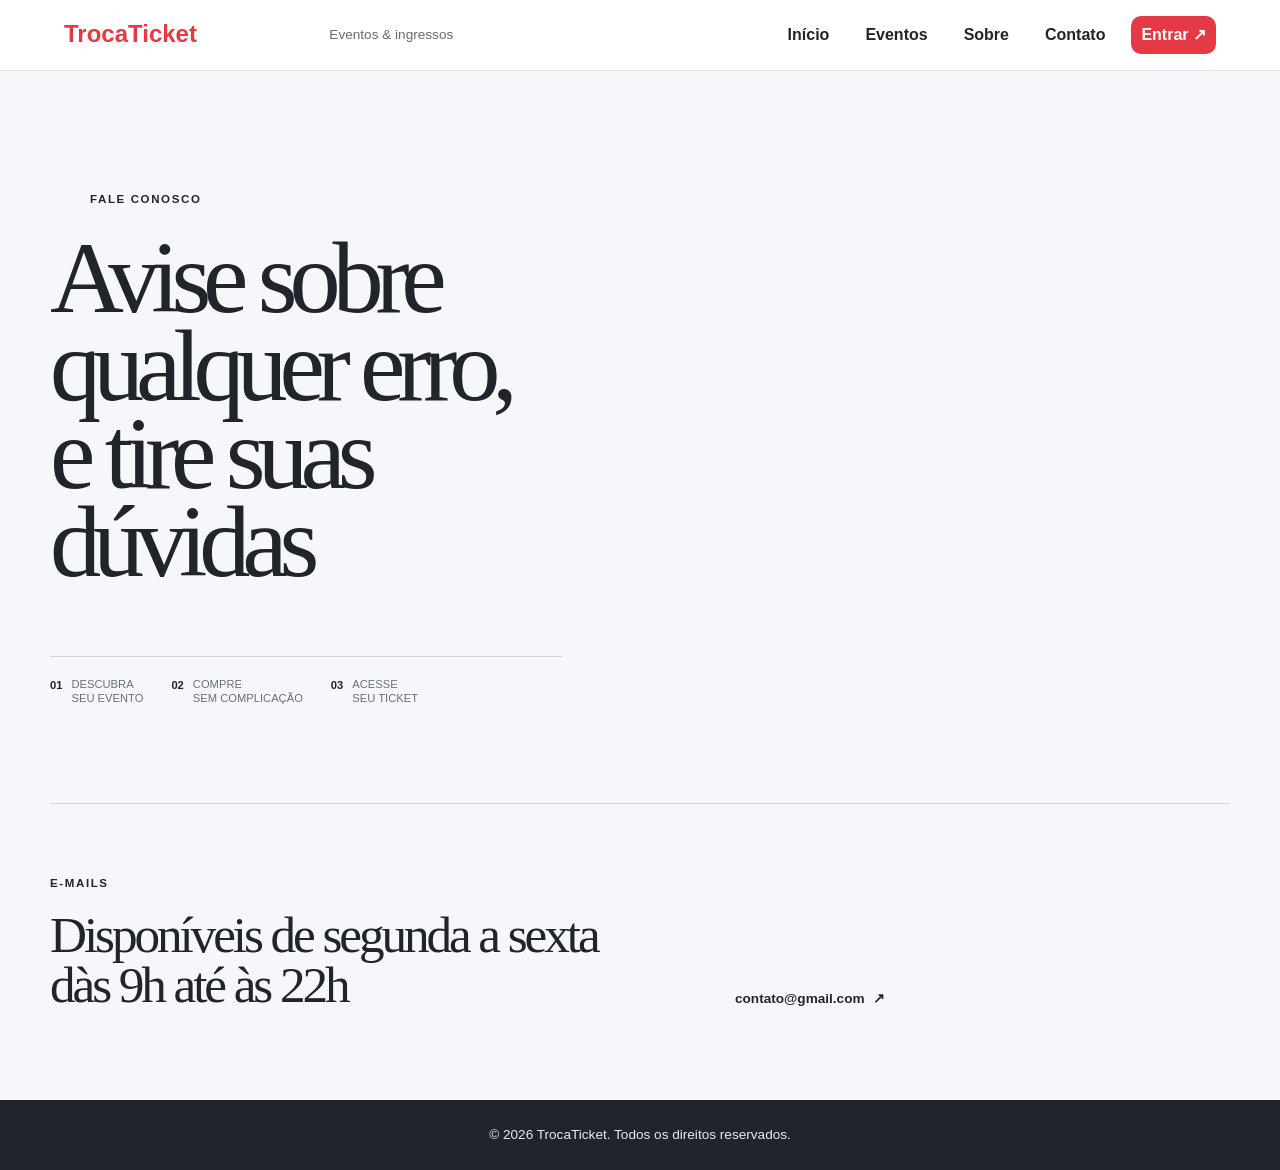
==== contato.html @ 435e2b57 "Inicialização do Arquivo Contato" ====
<!DOCTYPE html>
<html lang="pt-BR">
    <head>
        <meta charset="UTF-8">
        <meta name="viewport" content="width=device-width, initial-scale=1.0">
        <title>TrocaTicket</title>
        <link rel="stylesheet" href="../CSS/style.css">
    </head>
    <body class="pagina-contato">
        <header class="cabecalho">
            <a href="index.html" class="titulo_pagina">Troca<span>Ticket</span></a>
            <p class="subtitulo_pagina">Eventos & ingressos</p>
            <nav class="cabecalho_nav" aria-label="Navegação principal">
                <a href="index.html" class="cabecalho_nav_link pagina-inicial_nav_ativo">Início</a>
                <a href="eventos.html" class="cabecalho_nav_link">Eventos</a>
                <a href="sobre.html" class="cabecalho_nav_link">Sobre</a>
                <a href="contato.html" class="cabecalho_nav_link">Contato</a>
                <a href="login.html" class="cabecalho_nav_link_login">Entrar <span aria-hidden="true">↗</span></a>
            </nav>
        </header>
        <main class="pagina-inicial_conteudo">
            <section class="hero-inicial">
                <div class="hero-inicial_texto">
                    <p class="hero-inicial_kicker"><span></span>Fale Conosco</p>
                    <h1>Avise sobre qualquer erro,<br>e tire suas<br>dúvidas</h1>
                    <div class="hero-inicial_numeros" aria-label="Benefícios da plataforma">
                        <div><strong>01</strong><span>Descubra<br>seu evento</span></div>
                        <div><strong>02</strong><span>Compre<br>sem complicação</span></div>
                        <div><strong>03</strong><span>Acesse<br>seu ticket</span></div>
                    </div>
                </div>
            </section>

            <section class="inicial-sobre">
                <div>
                    <p class="secao-kicker">E-mails</p>
                    <h2>Disponíveis de segunda a sexta dàs 9h até às 22h</h2>
                </div>
                <div class="inicial-sobre_detalhe">
                    <a href="sobre.html" class="inicial-sobre_link">contato@gmail.com<span aria-hidden="true">↗</span></a>
                </div>
            </section>
        </main>
        <footer>
            <p>&copy; 2026 TrocaTicket. Todos os direitos reservados.</p>
        </footer>
    </body>
</html>
---- CSS/style.css ----
:root {
    --cor-fundo: #f5f7fb;
    --cor-superficie: #ffffff;
    --cor-primaria: #e63946;
    --cor-primaria-escura: #b92835;
    --cor-destaque: #f4a261;
    --cor-texto: #20252b;
    --cor-texto-suave: #626b75;
    --cor-borda: #e1e6ec;
    --cor-rodape: #20252b;
    --sombra: 0 10px 28px rgba(32, 37, 43, 0.09);
    --sombra-hover: 0 14px 32px rgba(32, 37, 43, 0.16);
    --raio: 10px;
    --espaco-1: 8px;
    --espaco-2: 16px;
    --espaco-3: 24px;
    --espaco-4: 40px;
}

* {
    margin: 0;
    padding: 0;
    box-sizing: border-box;
}

body {
    min-width: 320px;
    font-family: "Segoe UI", Tahoma, Geneva, Verdana, sans-serif;
    background: var(--cor-fundo);
    color: var(--cor-texto);
    line-height: 1.6;
}

a {
    color: inherit;
}

img {
    display: block;
    width: 100%;
    max-width: 100%;
    height: auto;
}

.cabecalho {
    display: flex;
    align-items: center;
    justify-content: space-between;
    gap: var(--espaco-3);
    padding: var(--espaco-2) max(var(--espaco-3), 5vw);
    background: var(--cor-superficie);
    border-bottom: 1px solid var(--cor-borda);
}

.titulo_pagina,
.subtitulo_pagina {
    text-decoration: none;
}

.titulo_pagina {
    color: var(--cor-primaria);
    font-size: 1.5rem;
    font-weight: 800;
    line-height: 1.2;
}

.subtitulo_pagina {
    margin-left: -12rem;
    color: var(--cor-texto-suave);
    font-size: 0.85rem;
}

.cabecalho_nav {
    display: flex;
    align-items: center;
    gap: var(--espaco-2);
}

.cabecalho_nav_link,
.cabecalho_nav_link_login {
    padding: 6px 10px;
    text-decoration: none;
    font-weight: 600;
}

.cabecalho_nav_link:hover {
    color: var(--cor-primaria);
}

.cabecalho_nav_link_login,
.btn {
    border-radius: var(--raio);
    background: var(--cor-primaria);
    color: var(--cor-superficie);
}

.cabecalho_nav_link_login:hover,
.btn:hover {
    background: var(--cor-primaria-escura);
}

main {
    width: min(1100px, calc(100% - 48px));
    min-height: calc(100vh - 160px);
    margin: 0 auto;
    padding: var(--espaco-4) 0;
}

.container {
    width: min(1100px, calc(100% - 48px));
    margin: 0 auto;
    padding: var(--espaco-4) 0;
}

.banner {
    margin-bottom: var(--espaco-4);
    padding: clamp(32px, 7vw, 72px) var(--espaco-4);
    border-radius: var(--raio);
    background: linear-gradient(120deg, #20252b, #3b4650);
    color: var(--cor-superficie);
}

.banner .titulo_pagina {
    display: block;
    margin-bottom: var(--espaco-1);
    color: var(--cor-superficie);
    font-size: clamp(1.8rem, 4vw, 3rem);
}

.banner .subtitulo_pagina {
    display: block;
    margin: 0 0 var(--espaco-3);
    color: #e6ebef;
    font-size: 1.05rem;
}

.btn {
    display: inline-block;
    padding: 10px 18px;
    text-decoration: none;
    font-weight: 700;
}

.eventos h2 {
    margin-bottom: var(--espaco-2);
}

.cards-grid {
    display: grid;
    grid-template-columns: repeat(3, minmax(0, 1fr));
    gap: var(--espaco-4);
}

.card {
    overflow: hidden;
    background: var(--cor-superficie);
    border: 1px solid var(--cor-borda);
    border-radius: var(--raio);
    box-shadow: var(--sombra);
    transition: transform 0.2s ease, box-shadow 0.2s ease;
}

.card:hover {
    transform: translateY(-3px);
    box-shadow: var(--sombra-hover);
}

.card-destaque {
    width: 95vw;
    max-width: none;
    margin-left: calc(50% - 47.5vw);
    margin-right: calc(50% - 47.5vw);
    border-radius: var(--raio);
    overflow: hidden;
}

.card-destaque:nth-child(1) {
    border: 6px solid #662b30;
}

.card-destaque:nth-child(2) {
    border: 6px solid #0b2c3f;
}

.card-banner {
    min-height: 150px;
    display: flex;
    align-items: center;
    justify-content: center;
    background: var(--cor-destaque);
    color: var(--cor-superficie);
}

.card-destaque .card-banner {
    min-height: 280px;
    background: linear-gradient(135deg, var(--cor-primaria), var(--cor-destaque));
}
.card-destaque:nth-child(1) .card-banner {
    background: linear-gradient(135deg, #e63946, #f4a261);
}
.card-destaque:nth-child(2) {
    margin-top: var(--espaco-4);
}
.card-destaque:nth-child(2) .card-banner {
    background: linear-gradient(135deg, #457b9d, #1d3557);
}

.card-destaque:nth-child(2) .card-body h1 {
    font-size: clamp(1.6rem, 3.5vw, 2rem)
}

.card-destaque:nth-child(2) .card-descricao-2 {
    font-size: 1.4rem;
}

.card-destaque:nth-child(2) .card-link {
    border-color: #1d3557;
    color: #1d3557;
}

.card-destaque:nth-child(2) .card-link:hover {
    background: #1d3557;
    color: var(--cor-superficie);
}

.card-icon {
    display: grid;
    width: 96px;
    height: 96px;
    place-items: center;
    border: 3px solid rgba(255, 255, 255, 0.8);
    border-radius: 50%;
    color: var(--cor-superficie);
    font-size: 3rem;
    font-weight: 800;
    letter-spacing: 0.08em;
}

.card-icon-2 {
    display: grid;
    width: 96px;
    height: 96px;
    place-items: center;
    border: 3px solid rgba(255, 255, 255, 0.8);
    border-radius: 50%;
    color: var(--cor-superficie);
    font-size: 3rem;
    font-weight: 800;
    letter-spacing: 0.08em;
}

.card-banner img {
    width: 100%;
    height: 150px;
    object-fit: cover;
}

.card-body {
    display: flex;
    flex-direction: column;
    gap: var(--espaco-1);
    min-height: 150px;
    padding: var(--espaco-3);
}

.card-body h3 {
    font-size: 1.1rem;
}

.card-body h1 {
    font-size: clamp(1.35rem, 3vw, 1.8rem);
    line-height: 1.2;
}

.card-body p,
.card-descricao {
    color: var(--cor-texto-suave);
}


.badge {
    align-self: flex-start;
    padding: 3px 20px;
    border-radius: 999px;
    background: #fff0e6;
    color: #a64b1b;
    font-size: 0.75rem;
    font-weight: 700;
    text-transform: uppercase;
}

.card-link {
    align-self: flex-start;
    margin-top: auto;
    padding: 7px 14px;
    border: 1px solid var(--cor-primaria);
    border-radius: var(--raio);
    color: var(--cor-primaria);
    font-weight: 700;
    text-decoration: none;
}

.card-link:hover {
    background: var(--cor-primaria);
    color: var(--cor-superficie);
}

footer,
.rodape {
    padding: var(--espaco-3);
    background: var(--cor-rodape);
    color: #e6ebef;
    text-align: center;
    font-size: 0.85rem;
}

@media (max-width: 760px) {
    .cabecalho {
        align-items: flex-start;
        flex-direction: column;
    }

    .subtitulo_pagina {
        margin: -14px 0 0;
    }

    .cabecalho_nav {
        flex-wrap: wrap;
        gap: 4px;
    }

    main,
    .container {
        width: min(100% - 32px, 600px);
        padding: var(--espaco-3) 0;
    }

    .cards-grid {
        grid-template-columns: 1fr;
    }
}

/* Pagina inicial */
.pagina-inicial {
    --inicio-escuro: #19232b;
    --inicio-azul: #315d73;
    --inicio-coral: #e76f51;
    --inicio-amarelo: #f4c95d;
    --inicio-papel: #f7f3ed;
    background: var(--inicio-papel);
    color: var(--inicio-escuro);
}

.pagina-inicial .cabecalho {
    position: relative;
    z-index: 2;
    padding: 24px max(var(--espaco-3), 6vw);
    background: transparent;
    border-bottom: 1px solid rgba(25, 35, 43, 0.12);
}

.pagina-inicial .titulo_pagina {
    color: var(--inicio-escuro);
    font-size: 1.45rem;
    letter-spacing: -0.04em;
}

.pagina-inicial .titulo_pagina span {
    color: var(--inicio-coral);
}

.pagina-inicial .subtitulo_pagina {
    margin: 0 auto 0 10px;
    color: var(--inicio-azul);
    font-size: 0.72rem;
    font-weight: 700;
    letter-spacing: 0.12em;
    text-transform: uppercase;
}

.pagina-inicial .cabecalho_nav {
    gap: 24px;
}

.pagina-inicial .cabecalho_nav_link,
.pagina-inicial .cabecalho_nav_link_login {
    padding: 8px 0;
    color: var(--inicio-escuro);
    font-size: 0.82rem;
    letter-spacing: 0.03em;
}

.pagina-inicial .cabecalho_nav_link:hover {
    color: var(--inicio-coral);
}

.pagina-inicial .pagina-inicial_nav_ativo {
    color: var(--inicio-coral);
}

.pagina-inicial .cabecalho_nav_link_login {
    padding: 10px 16px;
    border: 1px solid var(--inicio-escuro);
    border-radius: 999px;
    background: transparent;
}

.pagina-inicial .cabecalho_nav_link_login:hover {
    background: var(--inicio-escuro);
    color: #fff;
}

.pagina-inicial_conteudo {
    width: min(1180px, calc(100% - 48px));
    min-height: auto;
    margin: 0 auto;
    padding: 72px 0 0;
}

.hero-inicial {
    display: grid;
    grid-template-columns: minmax(0, 0.94fr) minmax(360px, 1.06fr);
    align-items: center;
    min-height: 610px;
    gap: clamp(32px, 7vw, 100px);
}

.hero-inicial_texto {
    animation: inicio-aparece 0.75s ease both;
}

.hero-inicial_kicker,
.secao-kicker {
    display: flex;
    align-items: center;
    gap: 10px;
    color: var(--inicio-coral);
    font-size: 0.72rem;
    font-weight: 800;
    letter-spacing: 0.14em;
    text-transform: uppercase;
}

.hero-inicial_kicker span {
    display: block;
    width: 30px;
    height: 2px;
    background: var(--inicio-coral);
}

.hero-inicial h1 {
    margin: 26px 0 24px;
    font-family: Georgia, "Times New Roman", serif;
    font-size: clamp(4rem, 8vw, 7.5rem);
    font-weight: 400;
    letter-spacing: -0.08em;
    line-height: 0.86;
}

.hero-inicial h1 em {
    color: var(--inicio-coral);
    font-style: italic;
}

.hero-inicial_descricao {
    max-width: 430px;
    color: #59636a;
    font-size: 1rem;
    line-height: 1.7;
}

.hero-inicial_acoes {
    display: flex;
    align-items: center;
    flex-wrap: wrap;
    gap: 24px;
    margin-top: 32px;
}

.hero-inicial_cta,
.hero-inicial_link,
.inicial-sobre_link {
    text-decoration: none;
    font-weight: 800;
}

.hero-inicial_cta {
    padding: 15px 20px;
    border-radius: 999px;
    background: var(--inicio-escuro);
    color: #fff;
    transition: transform 0.2s ease, background 0.2s ease;
}

.hero-inicial_cta:hover {
    background: var(--inicio-coral);
    transform: translateY(-3px);
}

.hero-inicial_cta span,
.hero-inicial_link span,
.inicial-sobre_link span {
    margin-left: 8px;
    color: var(--inicio-coral);
}

.hero-inicial_link {
    color: var(--inicio-escuro);
    font-size: 0.88rem;
}

.hero-inicial_link:hover,
.inicial-sobre_link:hover {
    color: var(--inicio-coral);
}

.inicial-jornada {
    display: grid;
    grid-template-columns: 0.8fr 1.2fr;
    gap: clamp(36px, 8vw, 120px);
    padding: 70px 0;
    border-top: 1px solid rgba(25, 35, 43, 0.16);
}

.inicial-jornada h2,
.inicial-organizadores h2 {
    max-width: 470px;
    margin-top: 18px;
    font-family: Georgia, "Times New Roman", serif;
    font-size: clamp(2.2rem, 4vw, 4rem);
    font-weight: 400;
    letter-spacing: -0.06em;
    line-height: 0.98;
}

.inicial-jornada_lista {
    border-top: 1px solid rgba(25, 35, 43, 0.16);
}

.jornada-item {
    display: grid;
    grid-template-columns: 54px 1fr;
    gap: 18px;
    padding: 24px 0;
    border-bottom: 1px solid rgba(25, 35, 43, 0.16);
    border-radius: 10px;
    animation: jornada-foco 12s ease-in-out infinite;
}

.jornada-item:nth-child(1) {
    animation-delay: 0s;
}

.jornada-item:nth-child(2) {
    animation-delay: 4s;
}

.jornada-item:nth-child(3) {
    animation-delay: 8s;
}

.jornada-item:nth-child(1) h3,
.jornada-item:nth-child(1) p,
.jornada-item:nth-child(1) strong {
    animation-delay: 0s;
}

.jornada-item:nth-child(1) > strong,
.jornada-item:nth-child(1) > div {
    animation-delay: 0s;
}

.jornada-item:nth-child(2) h3,
.jornada-item:nth-child(2) p,
.jornada-item:nth-child(2) strong {
    animation-delay: 4s;
}

.jornada-item:nth-child(2) > strong,
.jornada-item:nth-child(2) > div {
    animation-delay: 4s;
}

.jornada-item:nth-child(3) h3,
.jornada-item:nth-child(3) p,
.jornada-item:nth-child(3) strong {
    animation-delay: 8s;
}

.jornada-item:nth-child(3) > strong,
.jornada-item:nth-child(3) > div {
    animation-delay: 8s;
}

.jornada-item > div {
    animation: jornada-conteudo 12s ease-in-out infinite;
}

.jornada-item strong {
    color: var(--inicio-coral);
    font-size: 0.78rem;
    letter-spacing: 0.08em;
}

.jornada-item h3 {
    margin-bottom: 6px;
    color: var(--inicio-escuro);
    font-size: 1.1rem;
    animation: jornada-titulo 12s ease-in-out infinite;
}

.jornada-item p {
    max-width: 480px;
    color: #687178;
    font-size: 0.92rem;
    animation: jornada-texto 12s ease-in-out infinite;
}

.jornada-item strong {
    animation: jornada-numero 12s ease-in-out infinite;
}

.inicial-organizadores {
    display: flex;
    align-items: end;
    justify-content: space-between;
    gap: 30px;
    margin-bottom: 90px;
    padding: 70px 0;
    border-top: 1px solid rgba(25, 35, 43, 0.16);
}

.inicial-organizadores h2 {
    max-width: 620px;
}

@keyframes jornada-foco {
    0%, 5%, 33%, 100% {
        background: transparent;
        box-shadow: none;
    }
    11%, 27% {
        background: var(--inicio-azul);
        box-shadow: 0 10px 24px rgba(49, 93, 115, 0.18);
    }
}

@keyframes jornada-conteudo {
    0%, 5%, 33%, 100% { transform: translateX(0); }
    11%, 27% { transform: translateX(14px); }
}

@keyframes jornada-titulo {
    0%, 5%, 33%, 100% { color: var(--inicio-escuro); }
    11%, 27% { color: #fff; }
}

@keyframes jornada-texto {
    0%, 5%, 33%, 100% { color: #687178; }
    11%, 27% { color: #fff; }
}

@keyframes jornada-numero {
    0%, 5%, 33%, 100% {
        color: var(--inicio-coral);
        transform: translateX(0);
    }
    11%, 27% {
        color: var(--inicio-amarelo);
        transform: translateX(14px);
    }
}

.hero-inicial_numeros {
    display: flex;
    gap: 28px;
    margin-top: 70px;
    padding-top: 20px;
    border-top: 1px solid rgba(25, 35, 43, 0.16);
}

.hero-inicial_numeros div {
    display: flex;
    align-items: flex-start;
    gap: 9px;
}

.hero-inicial_numeros strong {
    color: var(--inicio-coral);
    font-size: 0.7rem;
}

.hero-inicial_numeros span {
    color: #687178;
    font-size: 0.7rem;
    line-height: 1.25;
    text-transform: uppercase;
}

.hero-inicial_visual {
    position: relative;
    display: grid;
    min-height: 520px;
    place-items: center;
    border-radius: 45% 45% 10px 10px;
    background: var(--inicio-azul);
    overflow: hidden;
    animation: inicio-aparece 0.9s 0.15s ease both;
}

.hero-inicial_visual::before,
.hero-inicial_visual::after {
    position: absolute;
    border: 1px solid rgba(255, 255, 255, 0.22);
    border-radius: 50%;
    content: "";
}

.hero-inicial_visual::before {
    width: 440px;
    height: 440px;
}

.hero-inicial_visual::after {
    width: 600px;
    height: 600px;
}

.hero-inicial_selo {
    position: absolute;
    top: 12%;
    left: 12%;
    z-index: 1;
    display: grid;
    width: 76px;
    height: 76px;
    place-content: center;
    border: 1px solid rgba(255, 255, 255, 0.55);
    border-radius: 50%;
    color: #fff;
    font-size: 1.1rem;
    font-weight: 800;
    line-height: 0.85;
    text-align: center;
    transform: rotate(-12deg);
}

.hero-inicial_selo small {
    margin-top: 5px;
    font-size: 0.38rem;
    letter-spacing: 0.12em;
}

.ingresso {
    position: relative;
    z-index: 1;
    display: flex;
    width: min(370px, 72%);
    min-height: 410px;
    flex-direction: column;
    justify-content: space-between;
    padding: 25px;
    border-radius: 12px;
    background: var(--inicio-papel);
    box-shadow: 16px 22px 0 rgba(25, 35, 43, 0.18), 0 20px 35px rgba(25, 35, 43, 0.22);
    color: var(--inicio-escuro);
    transform: rotate(6deg);
    animation: ingresso-flutua 5s ease-in-out infinite;
}

.ingresso-atras {
    position: absolute;
    z-index: 0;
    min-height: 390px;
    background: var(--inicio-amarelo);
    box-shadow: none;
    transform: translate(34px, 20px) rotate(14deg);
}

.ingresso_topo,
.ingresso_rodape {
    display: flex;
    justify-content: space-between;
    color: var(--inicio-azul);
    font-size: 0.7rem;
    font-weight: 800;
    letter-spacing: 0.1em;
    text-transform: uppercase;
}

.ingresso_conteudo small {
    color: var(--inicio-coral);
    font-size: 0.68rem;
    font-weight: 800;
    letter-spacing: 0.14em;
}

.ingresso_conteudo strong {
    display: block;
    margin: 18px 0;
    font-family: Georgia, "Times New Roman", serif;
    font-size: clamp(2.8rem, 5vw, 4.2rem);
    font-weight: 400;
    letter-spacing: -0.07em;
    line-height: 0.86;
}

.ingresso_conteudo span {
    color: #687178;
    font-size: 0.85rem;
}

.ingresso_codigo {
    color: var(--inicio-coral);
    font-size: 1.7rem;
    line-height: 0.5;
}

.inicial-sobre {
    display: grid;
    grid-template-columns: 1.1fr 0.9fr;
    gap: 80px;
    margin: 50px 0 90px;
    padding: 70px 0 0;
    border-top: 1px solid rgba(25, 35, 43, 0.16);
}

.inicial-sobre h2 {
    max-width: 650px;
    margin-top: 18px;
    font-family: Georgia, "Times New Roman", serif;
    font-size: clamp(2.2rem, 4vw, 4rem);
    font-weight: 400;
    letter-spacing: -0.06em;
    line-height: 0.98;
}

.inicial-sobre_detalhe {
    align-self: end;
    max-width: 350px;
}

.inicial-sobre_detalhe p {
    margin-bottom: 25px;
    color: #687178;
}

.inicial-sobre_link {
    color: var(--inicio-escuro);
    font-size: 0.85rem;
}

.pagina-inicial footer {
    background: var(--inicio-escuro);
}

@keyframes inicio-aparece {
    from { opacity: 0; transform: translateY(20px); }
    to { opacity: 1; transform: translateY(0); }
}

@keyframes ingresso-flutua {
    0%, 100% { transform: rotate(6deg) translateY(0); }
    50% { transform: rotate(4deg) translateY(-10px); }
}

@media (max-width: 760px) {
    .pagina-inicial .cabecalho {
        gap: 10px;
        padding: 20px 16px;
    }

    .pagina-inicial .subtitulo_pagina {
        margin: -5px 0 10px;
    }

    .pagina-inicial .cabecalho_nav {
        width: 100%;
        justify-content: space-between;
        gap: 8px;
    }

    .pagina-inicial_conteudo {
        width: min(100% - 32px, 600px);
        padding-top: 35px;
    }

    .hero-inicial {
        display: flex;
        min-height: auto;
        flex-direction: column;
        align-items: stretch;
        gap: 50px;
    }

    .hero-inicial h1 {
        font-size: clamp(4rem, 20vw, 6rem);
    }

    .hero-inicial_numeros {
        gap: 12px;
        justify-content: space-between;
        margin-top: 45px;
    }

    .hero-inicial_numeros div {
        gap: 5px;
    }

    .hero-inicial_visual {
        min-height: 420px;
    }

    .ingresso {
        min-height: 325px;
        padding: 20px;
    }

    .ingresso-atras {
        min-height: 310px;
    }

    .inicial-sobre {
        display: block;
        margin-bottom: 55px;
        padding-top: 45px;
    }

    .inicial-sobre_detalhe {
        margin-top: 30px;
    }

    .inicial-jornada {
        display: block;
        padding: 45px 0;
    }

    .inicial-jornada_lista {
        margin-top: 35px;
    }

    .inicial-organizadores {
        display: block;
        margin-bottom: 55px;
        padding: 45px 0;
    }

    .inicial-organizadores .hero-inicial_cta {
        display: inline-block;
        margin-top: 28px;
    }
}

/* Pagina sobre */
.pagina-sobre {
    --sobre-fundo: #f7f3ed;
    --sobre-superficie: #ffffff;
    --sobre-azul: #315d73;
    --sobre-azul-escuro: #19232b;
    --sobre-coral: #e76f51;
    min-height: 100vh;
    background: radial-gradient(circle at 82% 35%, rgba(231, 111, 81, 0.12), transparent 28%), radial-gradient(circle at 8% 35%, rgba(49, 93, 115, 0.18), transparent 24%), var(--sobre-fundo);
    color: var(--sobre-azul-escuro);
}

.sobre-cabecalho {
    padding: 24px max(var(--espaco-3), 6vw);
    background: rgba(247, 243, 237, 0.82);
    border-bottom: 1px solid rgba(25, 35, 43, 0.14);
}

.pagina-sobre .titulo_pagina {
    color: var(--sobre-azul-escuro);
    font-size: 1.45rem;
    font-weight: 800;
    letter-spacing: -0.04em;
    text-decoration: none;
}

.pagina-sobre .titulo_pagina span {
    color: var(--sobre-coral);
}

.pagina-sobre .subtitulo_pagina {
    margin: 0 auto 0 10px;
    color: var(--sobre-azul-escuro);
    font-size: 0.72rem;
    font-weight: 700;
    letter-spacing: 0.12em;
    text-transform: uppercase;
}

.pagina-sobre .cabecalho_nav {
    gap: 24px;
}

.pagina-sobre .cabecalho_nav_link,
.pagina-sobre .cabecalho_nav_link_login {
    padding: 8px 0;
    color: var(--sobre-azul-escuro);
    font-size: 0.82rem;
    letter-spacing: 0.03em;
}

.pagina-sobre .cabecalho_nav_link:hover,
.pagina-sobre .sobre-nav_ativo {
    color: var(--sobre-coral);
}

.pagina-sobre .cabecalho_nav_link_login {
    padding: 10px 16px;
    border: 1px solid var(--sobre-azul-escuro);
    border-radius: 999px;
    background: transparent;
}

.pagina-sobre .cabecalho_nav_link_login:hover {
    background: var(--sobre-azul-escuro);
    color: #fff;
}

.sobre-conteudo {
    width: min(1280px, calc(100% - 76px));
    min-height: auto;
    margin: 0 auto;
    padding: 72px 0 70px;
}

.sobre-hero {
    display: grid;
    grid-template-columns: minmax(0, 1.25fr) minmax(370px, 0.75fr);
    align-items: center;
    gap: clamp(42px, 7vw, 110px);
}

.sobre-texto {
    animation: sobre-aparece 0.7s ease both;
}

.sobre-etiqueta {
    display: inline-block;
    padding: 6px 16px;
    border: 1px solid rgba(49, 93, 115, 0.35);
    border-radius: 999px;
    color: var(--sobre-azul);
    font-size: 0.7rem;
    font-weight: 800;
    letter-spacing: 0.22em;
    text-transform: uppercase;
}

.sobre-texto h1 {
    margin: 35px 0 20px;
    color: var(--sobre-azul);
    font-family: Arial, Helvetica, sans-serif;
    font-size: clamp(5.2rem, 12vw, 10rem);
    font-weight: 900;
    letter-spacing: -0.1em;
    line-height: 0.78;
}

.sobre-introducao {
    max-width: 760px;
    font-size: clamp(1.7rem, 3.1vw, 3rem);
    letter-spacing: -0.04em;
    line-height: 1.05;
}

.sobre-detalhes {
    display: grid;
    grid-template-columns: repeat(2, minmax(0, 1fr));
    gap: 24px;
    margin-top: 36px;
}

.sobre-detalhe {
    min-height: 165px;
    padding: 20px;
    border: 1px solid rgba(25, 35, 43, 0.14);
    border-radius: 24px;
    background: rgba(255, 255, 255, 0.72);
}

.sobre-detalhe p {
    margin-bottom: 14px;
    color: var(--sobre-azul-escuro);
    font-size: 0.72rem;
    font-weight: 800;
    letter-spacing: 0.2em;
    text-transform: uppercase;
}

.sobre-detalhe span {
    display: block;
    color: #59636a;
    font-size: 0.92rem;
    line-height: 1.55;
}

.ticket-visual {
    position: relative;
    min-height: 630px;
    padding: 32px;
    border-top: 5px solid var(--sobre-coral);
    border-radius: 16px;
    background: #fbfbfb;
    box-shadow: 0 26px 80px rgba(0, 0, 0, 0.4);
    color: #111;
    animation: ticket-entra 0.9s 0.12s ease both;
}

.ticket-status {
    display: grid;
    width: 64px;
    height: 64px;
    margin: 0 auto 18px;
    place-items: center;
    border-radius: 50%;
    background: #e7f0ff;
}

.ticket-status span {
    display: grid;
    width: 34px;
    height: 34px;
    place-items: center;
    border: 3px solid #0860d5;
    border-radius: 50%;
    color: #0860d5;
    font-size: 1.4rem;
    font-weight: 800;
}

.ticket-visual h2 {
    font-size: 1.35rem;
    text-align: center;
}

.ticket-confirmacao {
    margin-top: 4px;
    color: #727b87;
    font-size: 0.82rem;
    text-align: center;
}

.ticket-linha {
    margin: 32px 0 24px;
    border-top: 2px dashed #d9e1eb;
}

.ticket-info {
    display: grid;
    gap: 5px;
    margin-bottom: 26px;
}

.ticket-info-duplo {
    grid-template-columns: 1fr auto;
}

.ticket-info-duplo div:last-child {
    text-align: right;
}

.ticket-info small,
.ticket-cartao small {
    color: #75808d;
    font-size: 0.68rem;
    text-transform: uppercase;
}

.ticket-info strong {
    font-size: 0.88rem;
}

.ticket-cartao {
    display: grid;
    grid-template-columns: 42px 1fr;
    align-items: center;
    column-gap: 10px;
    padding: 18px;
    border-radius: 9px;
    background: #f0f1f4;
}

.ticket-cartao strong,
.ticket-cartao small {
    grid-column: 2;
}

.ticket-cartao small {
    grid-row: 2;
}

.ticket-circulos {
    position: absolute;
    width: 28px;
    height: 16px;
    border-radius: 50%;
    background: linear-gradient(90deg, #ed1c24 50%, #f6a800 50%);
}

.ticket-codigo {
    margin: 38px auto 10px;
    overflow: hidden;
    color: #111;
    font-size: 2.2rem;
    letter-spacing: -0.16em;
    line-height: 0.55;
    text-align: center;
    white-space: nowrap;
}

.ticket-numero {
    color: #20252b;
    font-size: 0.72rem;
    letter-spacing: 0.25em;
    text-align: center;
}

.sobre-rodape {
    padding: 26px;
    background: #050607;
    color: #aab0b7;
    font-size: 0.8rem;
    text-align: center;
}

@keyframes sobre-aparece {
    from { opacity: 0; transform: translateY(24px); }
    to { opacity: 1; transform: translateY(0); }
}

@keyframes ticket-entra {
    from { opacity: 0; transform: translateX(28px) rotate(1deg); }
    to { opacity: 1; transform: translateX(0) rotate(0); }
}

@media (max-width: 760px) {
    .sobre-cabecalho {
        align-items: center;
        gap: 16px;
    }

    .sobre-cabecalho .cabecalho_nav {
        width: 100%;
        justify-content: space-between;
        gap: 8px;
    }

    .sobre-conteudo {
        width: min(100% - 32px, 600px);
        padding-top: 45px;
    }

    .sobre-hero {
        display: flex;
        flex-direction: column;
        align-items: stretch;
    }

    .sobre-texto h1 {
        font-size: clamp(4.5rem, 22vw, 8rem);
    }

    .sobre-introducao {
        font-size: 1.7rem;
    }

    .sobre-detalhes {
        grid-template-columns: 1fr;
    }

    .ticket-visual {
        min-height: 580px;
    }
}

/* Pagina eventos */
.pagina-eventos {
    --eventos-fundo: #f7f6f3;
    --eventos-escuro: #090a0c;
    --eventos-coral: #e76f51;
    --eventos-azul: #315d73;
    background: var(--eventos-fundo);
    color: var(--eventos-escuro);
}

.eventos-cabecalho {
    padding: 24px max(var(--espaco-3), 6vw);
    background: var(--eventos-escuro);
    border-bottom: 0;
}

.pagina-eventos .titulo_pagina {
    color: #fff;
    font-size: 1.45rem;
    letter-spacing: -0.04em;
}

.pagina-eventos .titulo_pagina span {
    color: var(--eventos-coral);
}

.pagina-eventos .subtitulo_pagina {
    margin: 0 auto 0 10px;
    color: #9ca3a9;
    font-size: 0.72rem;
    font-weight: 700;
    letter-spacing: 0.12em;
    text-transform: uppercase;
}

.pagina-eventos .cabecalho_nav {
    gap: 24px;
}

.pagina-eventos .cabecalho_nav_link,
.pagina-eventos .cabecalho_nav_link_login {
    padding: 8px 0;
    color: #f5f5f3;
    font-size: 0.82rem;
    letter-spacing: 0.03em;
}

.pagina-eventos .cabecalho_nav_link:hover,
.pagina-eventos .eventos-nav_ativo {
    color: var(--eventos-coral);
}

.pagina-eventos .cabecalho_nav_link_login {
    padding: 10px 16px;
    border: 1px solid rgba(255, 255, 255, 0.65);
    border-radius: 999px;
    background: transparent;
}

.pagina-eventos .cabecalho_nav_link_login:hover {
    background: #fff;
    color: var(--eventos-escuro);
}

.eventos-conteudo {
    width: 100%;
    min-height: auto;
    margin: 0;
    padding: 0 0 80px;
}

.eventos-hero {
    display: flex;
    min-height: 530px;
    align-items: center;
    justify-content: space-between;
    padding: 75px max(var(--espaco-3), 7vw);
    background: radial-gradient(circle at 78% 45%, rgba(49, 93, 115, 0.4), transparent 23%), var(--eventos-escuro);
    color: #fff;
}

.eventos-hero_texto {
    animation: eventos-aparece 0.75s ease both;
}

.eventos-etiqueta,
.eventos-secao_kicker {
    color: #8e969d;
    font-size: 0.7rem;
    font-weight: 800;
    letter-spacing: 0.22em;
    text-transform: uppercase;
}

.eventos-etiqueta::before {
    display: inline-block;
    width: 30px;
    height: 1px;
    margin: 0 12px 3px 0;
    background: var(--eventos-coral);
    content: "";
}

.eventos-hero h1 {
    margin: 30px 0 20px;
    font-size: clamp(4.5rem, 11vw, 10rem);
    font-weight: 900;
    letter-spacing: -0.1em;
    line-height: 0.82;
    text-transform: uppercase;
}

.eventos-hero h1 span {
    color: #3c3d40;
}

.eventos-hero_texto > p:last-child {
    max-width: 360px;
    color: #aab0b5;
    font-size: 0.95rem;
    line-height: 1.6;
}

.eventos-hero_selo {
    display: grid;
    width: clamp(130px, 16vw, 210px);
    height: clamp(130px, 16vw, 210px);
    place-content: center;
    border: 1px solid rgba(255, 255, 255, 0.55);
    border-radius: 50%;
    color: #fff;
    font-size: clamp(2.2rem, 5vw, 4rem);
    font-weight: 900;
    line-height: 0.8;
    text-align: center;
    transform: rotate(12deg);
}

.eventos-hero_selo small {
    margin-top: 12px;
    color: var(--eventos-coral);
    font-size: 0.55rem;
    letter-spacing: 0.18em;
}

.eventos-explorar {
    display: flex;
    align-items: center;
    gap: 28px;
    width: min(1180px, calc(100% - 80px));
    margin: -38px auto 0;
    padding: 16px;
    border-radius: 28px;
    background: #fff;
    box-shadow: 0 16px 34px rgba(25, 35, 43, 0.12);
}

.eventos-busca {
    display: flex;
    align-items: center;
    flex: 1;
    gap: 14px;
    min-height: 48px;
    padding: 0 16px;
    border: 1px solid #e0e2e2;
    border-radius: 14px;
}

.eventos-busca_icone {
    position: relative;
    width: 17px;
    height: 17px;
    border: 2px solid #8c9499;
    border-radius: 50%;
}

.eventos-busca_icone::after {
    position: absolute;
    right: -6px;
    bottom: -4px;
    width: 7px;
    height: 2px;
    background: #8c9499;
    content: "";
    transform: rotate(45deg);
}

.eventos-busca input {
    width: 100%;
    border: 0;
    outline: 0;
    background: transparent;
    color: var(--eventos-escuro);
    font: inherit;
    font-size: 0.85rem;
}

.eventos-busca input::placeholder {
    color: #9aa1a5;
}

.eventos-busca_atalho {
    color: #a2a8ac;
    font-size: 0.7rem;
}

.eventos-status {
    display: grid;
    grid-template-columns: 28px auto;
    column-gap: 10px;
    align-items: center;
    min-width: 145px;
}

.eventos-status > span {
    grid-row: span 2;
    width: 28px;
    height: 28px;
    border-radius: 50%;
    background: var(--eventos-escuro);
}

.eventos-status small {
    color: #a0a6a9;
    font-size: 0.62rem;
    letter-spacing: 0.12em;
    text-transform: uppercase;
}

.eventos-status strong {
    font-size: 0.82rem;
}

.eventos-lista {
    width: min(1180px, calc(100% - 80px));
    margin: 70px auto 0;
}

.eventos-lista_cabecalho {
    display: flex;
    align-items: end;
    justify-content: space-between;
    padding-bottom: 28px;
    border-bottom: 1px solid #d9dcda;
}

.eventos-lista h2 {
    margin-top: 16px;
    font-size: clamp(2rem, 4vw, 3.1rem);
    letter-spacing: -0.06em;
}

.eventos-lista_contador {
    color: #858d91;
    font-size: 0.75rem;
    letter-spacing: 0.1em;
    text-transform: uppercase;
}

.eventos-grid {
    display: grid;
    grid-template-columns: repeat(3, minmax(0, 1fr));
    gap: 24px;
    margin-top: 40px;
}

.evento-card {
    overflow: hidden;
    border: 1px solid #e0e2e0;
    border-radius: 18px;
    background: #fff;
    box-shadow: 0 10px 28px rgba(32, 37, 43, 0.06);
    transition: transform 0.25s ease, box-shadow 0.25s ease;
}

.evento-card:hover {
    box-shadow: 0 16px 32px rgba(32, 37, 43, 0.12);
    transform: translateY(-5px);
}

.evento-card_visual {
    display: flex;
    min-height: 190px;
    flex-direction: column;
    justify-content: space-between;
    padding: 20px;
    color: #fff;
}

.evento-card_visual span {
    align-self: flex-end;
    font-size: 0.7rem;
    font-weight: 800;
    letter-spacing: 0.12em;
    text-align: right;
}

.evento-card_visual strong {
    font-size: 2.5rem;
    letter-spacing: -0.08em;
}

.evento-card_show { background: linear-gradient(135deg, #e76f51, #a9443b); }
.evento-card_jogo { background: linear-gradient(135deg, #315d73, #19232b); }
.evento-card_teatro { background: linear-gradient(135deg, #f0b45d, #bd713c); }

.evento-card_corpo {
    display: flex;
    min-height: 170px;
    flex-direction: column;
    padding: 20px;
}

.evento-card_tipo {
    color: var(--eventos-coral);
    font-size: 0.68rem;
    font-weight: 800;
    letter-spacing: 0.14em;
    text-transform: uppercase;
}

.evento-card_corpo h3 {
    margin: 10px 0 6px;
    font-size: 1.25rem;
}

.evento-card_corpo p {
    color: #7b8387;
    font-size: 0.84rem;
}

.evento-card_corpo a {
    align-self: flex-start;
    margin-top: auto;
    color: var(--eventos-escuro);
    font-size: 0.82rem;
    font-weight: 800;
    text-decoration: none;
}

.evento-card_corpo a span {
    margin-left: 7px;
    color: var(--eventos-coral);
}

.eventos-rodape {
    padding: 26px;
    background: var(--eventos-escuro);
    color: #aab0b7;
    font-size: 0.8rem;
    text-align: center;
}

@keyframes eventos-aparece {
    from { opacity: 0; transform: translateY(22px); }
    to { opacity: 1; transform: translateY(0); }
}

@media (max-width: 760px) {
    .eventos-cabecalho {
        align-items: center;
        gap: 10px;
    }

    .eventos-cabecalho .subtitulo_pagina {
        margin: -5px 0 10px;
    }

    .eventos-cabecalho .cabecalho_nav {
        width: 100%;
        justify-content: space-between;
        gap: 8px;
    }

    .eventos-hero {
        min-height: 500px;
        align-items: flex-start;
        flex-direction: column;
        justify-content: center;
        padding: 55px 24px;
    }

    .eventos-hero h1 {
        font-size: clamp(4rem, 19vw, 7rem);
    }

    .eventos-hero_selo {
        align-self: flex-end;
        width: 100px;
        height: 100px;
        margin-top: 35px;
        font-size: 2rem;
    }

    .eventos-explorar {
        display: block;
        width: calc(100% - 32px);
        margin-top: -28px;
    }

    .eventos-status {
        margin: 18px 4px 2px;
    }

    .eventos-lista {
        width: calc(100% - 32px);
        margin-top: 50px;
    }

    .eventos-lista_cabecalho {
        align-items: flex-start;
        flex-direction: column;
        gap: 14px;
    }

    .eventos-grid {
        grid-template-columns: 1fr;
    }
}

/* Pagina de login */
.pagina-login {
    --login-fundo: #f7f3ed;
    --login-escuro: #19232b;
    --login-azul: #315d73;
    --login-coral: #e76f51;
    min-height: 100vh;
    background: var(--login-fundo);
    color: var(--login-escuro);
}

.login-layout {
    display: grid;
    grid-template-columns: minmax(320px, 0.92fr) minmax(420px, 1.08fr);
    min-height: 100vh;
}

.login-apresentacao {
    display: flex;
    min-height: 100vh;
    flex-direction: column;
    justify-content: space-between;
    padding: 42px clamp(28px, 6vw, 90px);
    background: radial-gradient(circle at 80% 28%, rgba(49, 93, 115, 0.7), transparent 29%), var(--login-escuro);
    color: #fff;
}

.login-logo {
    color: #fff;
    font-size: 1.5rem;
    font-weight: 800;
    letter-spacing: -0.05em;
    text-decoration: none;
}

.login-logo span {
    color: var(--login-coral);
}

.login-apresentacao_texto {
    max-width: 490px;
    animation: login-aparece 0.7s ease both;
}

.login-etiqueta,
.login-kicker {
    color: var(--login-coral);
    font-size: 0.7rem;
    font-weight: 800;
    letter-spacing: 0.2em;
    text-transform: uppercase;
}

.login-apresentacao_texto h1 {
    margin: 24px 0;
    font-family: Georgia, "Times New Roman", serif;
    font-size: clamp(3rem, 5vw, 5.5rem);
    font-weight: 400;
    letter-spacing: -0.07em;
    line-height: 0.95;
}

.login-apresentacao_texto > p:last-child {
    max-width: 360px;
    color: #bfc8ce;
    font-size: 1rem;
    line-height: 1.7;
}

.login-apresentacao_rodape {
    display: flex;
    align-items: center;
    gap: 12px;
    color: #a7b1b7;
    font-size: 0.72rem;
    letter-spacing: 0.12em;
    text-transform: uppercase;
}

.login-apresentacao_rodape span {
    display: grid;
    width: 34px;
    height: 34px;
    place-items: center;
    border: 1px solid var(--login-coral);
    border-radius: 50%;
    color: var(--login-coral);
    font-weight: 800;
}

.login-formulario {
    display: flex;
    min-height: 100vh;
    flex-direction: column;
    padding: 42px clamp(28px, 8vw, 120px);
}

.login-voltar {
    align-self: flex-start;
    color: #6c767b;
    font-size: 0.82rem;
    font-weight: 700;
    text-decoration: none;
}

.login-voltar:hover,
.login-senha_cabecalho a:hover,
.login-cadastro a:hover {
    color: var(--login-coral);
}

.login-formulario_conteudo {
    width: min(420px, 100%);
    margin: auto;
    animation: login-aparece 0.7s 0.1s ease both;
}

.login-formulario_conteudo h2 {
    margin-top: 16px;
    font-family: Georgia, "Times New Roman", serif;
    font-size: clamp(2.4rem, 4vw, 4rem);
    font-weight: 400;
    letter-spacing: -0.07em;
    line-height: 0.95;
}

.login-subtitulo {
    margin-top: 12px;
    color: #6c767b;
}

.login-form {
    display: grid;
    gap: 10px;
    margin-top: 36px;
}

.login-form label,
.login-senha_cabecalho a {
    color: var(--login-escuro);
    font-size: 0.78rem;
    font-weight: 800;
}

.login-form input[type="text"],
.login-form input[type="email"],
.login-form input[type="password"] {
    width: 100%;
    min-height: 48px;
    padding: 14px 15px;
    border: 1px solid #d5d9d9;
    border-radius: 9px;
    outline: 0;
    background: #fff;
    color: var(--login-escuro);
    font: inherit;
}

.login-form input:focus {
    border-color: var(--login-azul);
    box-shadow: 0 0 0 3px rgba(49, 93, 115, 0.12);
}

.campo-senha {
    position: relative;
}

.campo-senha input {
    padding-right: 48px !important;
}

.campo-senha_olho {
    position: absolute;
    top: 50%;
    right: 14px;
    display: grid;
    width: 24px;
    height: 24px;
    place-items: center;
    border: 0;
    background: transparent;
    cursor: pointer;
    transform: translateY(-50%);
}

.campo-senha_olho span {
    position: relative;
    display: block;
    width: 17px;
    height: 11px;
    border: 1.5px solid #6c767b;
    border-radius: 75% 15%;
    transform: rotate(45deg);
}

.campo-senha_olho span::after {
    position: absolute;
    top: 2px;
    left: 5px;
    width: 4px;
    height: 4px;
    border-radius: 50%;
    background: #6c767b;
    content: "";
}

.campo-senha_olho.olho-fechado span::before {
    position: absolute;
    top: 3px;
    left: -3px;
    width: 22px;
    height: 1.5px;
    background: #6c767b;
    content: "";
    transform: rotate(-45deg);
}

.campo-senha_olho:hover span,
.campo-senha_olho:hover span::after,
.campo-senha_olho:hover span::before {
    border-color: var(--login-coral);
}

.campo-senha_olho:hover span {
    background: transparent;
}

.campo-senha_olho:hover span::after,
.campo-senha_olho:hover span::before {
    background: var(--login-coral);
}

.login-senha_cabecalho {
    display: flex;
    align-items: center;
    justify-content: space-between;
    margin-top: 12px;
}

.login-senha_cabecalho a {
    color: #6c767b;
    font-size: 0.72rem;
    text-decoration: none;
}

.login-lembrar {
    display: flex;
    align-items: center;
    gap: 8px;
    margin: 8px 0 14px;
    color: #6c767b !important;
    font-weight: 500 !important;
}

.login-lembrar input {
    accent-color: var(--login-coral);
}

.login-form button {
    padding: 15px 18px;
    border: 0;
    border-radius: 9px;
    background: var(--login-escuro);
    color: #fff;
    cursor: pointer;
    font: inherit;
    font-weight: 800;
    transition: background 0.2s ease, transform 0.2s ease;
}

.login-form button:hover {
    background: var(--login-coral);
    transform: translateY(-2px);
}

.login-form button span {
    margin-left: 8px;
    color: var(--login-coral);
}

.login-form button:hover span {
    color: #fff;
}

.login-form .campo-senha_olho,
.login-form .campo-senha_olho:hover {
    width: 24px;
    min-height: 24px;
    padding: 0;
    border: 0;
    border-radius: 0;
    background: transparent;
    transform: translateY(-50%);
}

.login-cadastro {
    margin-top: 28px;
    color: #6c767b;
    font-size: 0.82rem;
    text-align: center;
}

.login-cadastro a {
    color: var(--login-azul);
    font-weight: 800;
    text-decoration: none;
}

.auth-mensagem {
    min-height: 20px;
    margin: 0;
    color: #6c767b;
    font-size: 0.78rem;
}

.auth-mensagem_sucesso {
    color: #287a56;
}

.auth-mensagem_erro {
    color: #b33b36;
}

@keyframes login-aparece {
    from { opacity: 0; transform: translateY(18px); }
    to { opacity: 1; transform: translateY(0); }
}

@media (max-width: 760px) {
    .login-layout {
        display: block;
    }

    .login-apresentacao {
        min-height: 390px;
        padding: 28px 24px;
    }

    .login-apresentacao_texto h1 {
        font-size: 3.4rem;
    }

    .login-formulario {
        min-height: 580px;
        padding: 28px 24px 45px;
    }
}

/* Termos de uso */
.pagina-termos {
    --termos-fundo: #f7f3ed;
    --termos-escuro: #19232b;
    --termos-azul: #315d73;
    --termos-coral: #e76f51;
    background: var(--termos-fundo);
    color: var(--termos-escuro);
}

.termos-cabecalho {
    padding: 24px max(var(--espaco-3), 6vw);
    background: var(--termos-fundo);
    border-bottom: 1px solid rgba(25, 35, 43, 0.14);
}

.pagina-termos .titulo_pagina {
    color: var(--termos-escuro);
    font-size: 1.45rem;
    letter-spacing: -0.04em;
}

.pagina-termos .titulo_pagina span {
    color: var(--termos-coral);
}

.pagina-termos .subtitulo_pagina {
    margin: 0 auto 0 10px;
    color: var(--termos-azul);
    font-size: 0.72rem;
    font-weight: 700;
    letter-spacing: 0.12em;
    text-transform: uppercase;
}

.pagina-termos .cabecalho_nav {
    gap: 24px;
}

.pagina-termos .cabecalho_nav_link,
.pagina-termos .cabecalho_nav_link_login {
    padding: 8px 0;
    color: var(--termos-escuro);
    font-size: 0.82rem;
    letter-spacing: 0.03em;
}

.pagina-termos .cabecalho_nav_link:hover {
    color: var(--termos-coral);
}

.pagina-termos .cabecalho_nav_link_login {
    padding: 10px 16px;
    border: 1px solid var(--termos-escuro);
    border-radius: 999px;
    background: transparent;
}

.pagina-termos .cabecalho_nav_link_login:hover {
    background: var(--termos-escuro);
    color: #fff;
}

.termos-conteudo {
    width: min(1120px, calc(100% - 48px));
    margin: 0 auto;
    padding: 85px 0 90px;
}

.termos-introducao {
    max-width: 760px;
    padding-bottom: 65px;
    border-bottom: 1px solid rgba(25, 35, 43, 0.16);
}

.termos-kicker {
    color: var(--termos-coral);
    font-size: 0.7rem;
    font-weight: 800;
    letter-spacing: 0.2em;
    text-transform: uppercase;
}

.termos-introducao h1 {
    margin: 25px 0;
    font-family: Georgia, "Times New Roman", serif;
    font-size: clamp(3.2rem, 7vw, 6.5rem);
    font-weight: 400;
    letter-spacing: -0.08em;
    line-height: 0.88;
}

.termos-introducao h1 em {
    color: var(--termos-coral);
    font-style: italic;
}

.termos-introducao > p:not(.termos-kicker) {
    max-width: 580px;
    color: #59636a;
    font-size: 1.05rem;
}

.termos-introducao small {
    display: block;
    margin-top: 24px;
    color: #7d878b;
    font-size: 0.75rem;
}

.termos-voltar {
    display: inline-block;
    margin-top: 24px;
    color: var(--termos-azul);
    font-size: 0.82rem;
    font-weight: 800;
    text-decoration: none;
}

.termos-voltar:hover {
    color: var(--termos-coral);
}

.termos-corpo {
    display: grid;
    grid-template-columns: 190px 1fr;
    gap: 75px;
    padding-top: 65px;
}

.termos-indice {
    position: sticky;
    top: 24px;
    align-self: start;
    display: grid;
    gap: 14px;
}

.termos-indice p {
    margin-bottom: 8px;
    color: var(--termos-escuro);
    font-size: 0.7rem;
    font-weight: 800;
    letter-spacing: 0.14em;
    text-transform: uppercase;
}

.termos-indice a {
    color: #788287;
    font-size: 0.8rem;
    text-decoration: none;
}

.termos-indice a:hover {
    color: var(--termos-coral);
}

.termos-secoes {
    display: grid;
    gap: 0;
}

.termos-secoes section {
    display: grid;
    grid-template-columns: 42px 1fr;
    gap: 20px;
    padding: 0 0 42px;
    margin-bottom: 42px;
    border-bottom: 1px solid rgba(25, 35, 43, 0.14);
}

.termos-secoes section > span {
    color: var(--termos-coral);
    font-size: 0.75rem;
    font-weight: 800;
}

.termos-secoes h2 {
    margin-bottom: 14px;
    font-size: 1.45rem;
    letter-spacing: -0.04em;
}

.termos-secoes p {
    color: #59636a;
    font-size: 0.95rem;
    line-height: 1.75;
}

.termos-leis {
    display: grid;
    gap: 10px;
    margin-top: 20px;
    padding-left: 18px;
}

.termos-leis a {
    color: var(--termos-azul);
    font-size: 0.9rem;
    font-weight: 700;
}

.termos-leis a:hover {
    color: var(--termos-coral);
}

.termos-aviso {
    max-width: 820px;
    margin: 20px 0 0 265px;
    padding: 18px 20px;
    border-left: 3px solid var(--termos-coral);
    background: rgba(255, 255, 255, 0.55);
    color: #59636a;
    font-size: 0.82rem;
    line-height: 1.6;
}

.termos-aviso strong {
    color: var(--termos-escuro);
}

.termos-rodape {
    padding: 26px;
    background: var(--termos-escuro);
    color: #aab0b7;
    font-size: 0.8rem;
    text-align: center;
}

@media (max-width: 760px) {
    .termos-cabecalho {
        align-items: center;
        gap: 10px;
    }

    .termos-cabecalho .subtitulo_pagina {
        margin: -5px 0 10px;
    }

    .termos-cabecalho .cabecalho_nav {
        width: 100%;
        justify-content: space-between;
        gap: 8px;
    }

    .termos-conteudo {
        width: min(100% - 32px, 600px);
        padding-top: 55px;
    }

    .termos-corpo {
        display: block;
        padding-top: 42px;
    }

    .termos-indice {
        position: static;
        grid-template-columns: repeat(2, 1fr);
        margin-bottom: 45px;
    }

    .termos-indice p {
        grid-column: 1 / -1;
    }

    .termos-aviso {
        margin-left: 0;
    }
}

/* Area do usuario */
.pagina-usuario {
    --usuario-fundo: #f5f8fb;
    --usuario-papel: #fff;
    --usuario-escuro: #111a26;
    --usuario-azul: #4f7092;
    --usuario-borda: #e5ddd1;
    min-height: 100vh;
    background: var(--usuario-fundo);
    color: var(--usuario-escuro);
}

.usuario-cabecalho {
    display: grid;
    grid-template-columns: 1fr auto 1fr;
    align-items: center;
    min-height: 60px;
    padding: 0 max(var(--espaco-3), 8vw);
    border-bottom: 1px solid var(--usuario-borda);
    background: #faf8f4;
}

.usuario-marca {
    display: inline-flex;
    align-items: center;
    justify-self: start;
    gap: 10px;
    color: var(--usuario-escuro);
    text-decoration: none;
}

.usuario-marca_icone {
    display: grid;
    width: 36px;
    height: 36px;
    place-items: center;
    border-radius: 10px;
    background: #fff;
    color: var(--cor-primaria);
    font-size: 0.65rem;
    font-weight: 900;
    box-shadow: 0 3px 10px rgba(25, 35, 43, 0.08);
}

.usuario-marca strong {
    font-size: 0.95rem;
}

.usuario-marca strong span {
    color: var(--cor-primaria);
}

.usuario-nav {
    display: flex;
    align-items: center;
    gap: 4px;
}

.usuario-nav a {
    padding: 10px 14px;
    border-radius: 8px;
    color: #5d6a79;
    font-size: 0.82rem;
    text-decoration: none;
}

.usuario-nav a:hover,
.usuario-nav .usuario-nav_ativo {
    background: var(--usuario-escuro);
    color: #fff;
}

.usuario-acoes {
    display: flex;
    align-items: center;
    justify-self: end;
    gap: 10px;
}

.usuario-avatar {
    display: grid;
    width: 38px;
    height: 38px;
    place-items: center;
    border-radius: 50%;
    background: #e3e2de;
    color: #59636a;
    font-size: 0.72rem;
    font-weight: 800;
}

.usuario-sair {
    width: 38px;
    height: 38px;
    border: 1px solid var(--usuario-borda);
    border-radius: 9px;
    background: #fff;
    color: var(--usuario-azul);
    cursor: pointer;
    font-size: 1.15rem;
}

.usuario-sair:hover {
    border-color: var(--cor-primaria);
    color: var(--cor-primaria);
}

.usuario-conteudo {
    width: min(1120px, calc(100% - 48px));
    min-height: auto;
    margin: 0 auto;
    padding: 28px 0 70px;
}

.usuario-boas-vindas h1 {
    font-size: clamp(1.8rem, 3vw, 2.4rem);
    letter-spacing: -0.05em;
}

.usuario-boas-vindas p,
.usuario-marketplace p,
.usuario-vazio a,
.usuario-pedidos p {
    color: var(--usuario-azul);
    font-size: 0.85rem;
}

.usuario-destaques {
    margin-top: 44px;
}

.usuario-secao_cabecalho {
    display: flex;
    align-items: center;
    justify-content: space-between;
    margin-bottom: 16px;
}

.usuario-secao_cabecalho h2 {
    font-size: 1.08rem;
}

.usuario-secao_cabecalho a {
    color: var(--usuario-azul);
    font-size: 0.8rem;
    text-decoration: none;
}

.usuario-eventos_grid {
    display: grid;
    grid-template-columns: repeat(3, minmax(0, 1fr));
    gap: 16px;
}

.usuario-evento_cartao {
    display: flex;
    min-height: 126px;
    flex-direction: column;
    justify-content: space-between;
    padding: 18px 20px;
    border: 1px solid var(--usuario-borda);
    border-radius: 28px;
    color: #fff;
    text-decoration: none;
    transition: transform 0.2s ease;
}

.usuario-evento_cartao:hover {
    transform: translateY(-4px);
}

.usuario-evento_cartao span {
    align-self: flex-end;
    font-size: 0.65rem;
    font-weight: 800;
    letter-spacing: 0.12em;
}

.usuario-evento_cartao strong {
    font-size: 1.15rem;
    letter-spacing: -0.04em;
}

.usuario-evento_cartao small {
    font-size: 0.72rem;
    opacity: 0.82;
}

.usuario-evento_show { background: linear-gradient(135deg, #d85b4d, #9e3e3a); }
.usuario-evento_jogo { background: linear-gradient(135deg, #315d73, #19232b); }
.usuario-evento_teatro { background: linear-gradient(135deg, #d39b4c, #a4663b); }

.usuario-marketplace {
    display: grid;
    grid-template-columns: 44px 1fr auto;
    align-items: center;
    gap: 16px;
    margin-top: 40px;
    padding: 22px 26px;
    border: 1px solid var(--usuario-borda);
    border-radius: 28px;
    background: var(--usuario-papel);
    color: var(--usuario-escuro);
    text-decoration: none;
    box-shadow: 0 14px 30px rgba(32, 37, 43, 0.05);
}

.usuario-marketplace_icone {
    display: grid;
    width: 38px;
    height: 38px;
    place-items: center;
    border-radius: 12px;
    background: #f4f1eb;
    color: var(--usuario-escuro);
}

.usuario-marketplace strong {
    font-size: 1rem;
}

.usuario-marketplace p {
    margin-top: 2px;
}

.usuario-seta {
    color: var(--usuario-azul);
    font-size: 1.25rem;
}

.usuario-vazio {
    display: flex;
    align-items: center;
    gap: 12px;
    margin-top: 40px;
    padding: 22px;
    border: 1px dashed var(--usuario-borda);
    border-radius: 28px;
    color: var(--usuario-azul);
}

.usuario-vazio_icone {
    color: var(--usuario-azul);
    font-size: 1.35rem;
}

.usuario-vazio p {
    font-size: 0.86rem;
}

.usuario-vazio a {
    text-decoration: none;
}

.usuario-pedidos {
    margin-top: 42px;
    padding: 25px 0;
    border-top: 1px solid var(--usuario-borda);
}

.usuario-pedidos h2 {
    font-size: 1.05rem;
}

.usuario-pedidos p {
    margin-top: 8px;
}

.usuario-rodape {
    padding: 24px;
    background: var(--usuario-escuro);
    color: #aab0b7;
    font-size: 0.78rem;
    text-align: center;
}

@media (max-width: 760px) {
    .usuario-cabecalho {
        display: flex;
        flex-wrap: wrap;
        gap: 12px;
        padding: 14px 16px;
    }

    .usuario-nav {
        order: 3;
        width: 100%;
        justify-content: space-between;
        overflow-x: auto;
    }

    .usuario-nav a {
        padding: 8px 9px;
        white-space: nowrap;
    }

    .usuario-conteudo {
        width: calc(100% - 32px);
        padding-top: 24px;
    }

    .usuario-eventos_grid {
        grid-template-columns: 1fr;
    }

    .usuario-evento_cartao {
        min-height: 140px;
    }

    .usuario-marketplace {
        grid-template-columns: 38px 1fr auto;
        padding: 18px;
    }

    .usuario-vazio {
        flex-wrap: wrap;
    }
}

.usuario-avatar_link {
    display: block;
    border-radius: 50%;
    text-decoration: none;
}

.usuario-avatar_link:hover .usuario-avatar {
    outline: 3px solid rgba(231, 111, 81, 0.28);
}

/* Perfil do usuario */
.pagina-perfil .usuario-nav_perfil .usuario-avatar {
    outline: 3px solid rgba(231, 111, 81, 0.28);
}

.perfil-conteudo {
    width: min(1120px, calc(100% - 48px));
    min-height: auto;
    margin: 0 auto;
    padding: 30px 0 80px;
}

.perfil-voltar {
    color: var(--usuario-azul);
    font-size: 0.82rem;
    font-weight: 700;
    text-decoration: none;
}

.perfil-voltar:hover {
    color: var(--cor-primaria);
}

.perfil-cabecalho {
    display: flex;
    align-items: center;
    gap: 24px;
    margin: 42px 0 36px;
}

.perfil-foto_area {
    display: grid;
    justify-items: center;
    gap: 10px;
}

.perfil-foto {
    display: grid;
    width: 108px;
    height: 108px;
    place-items: center;
    border: 4px solid #fff;
    border-radius: 50%;
    background: var(--usuario-escuro);
    background-position: center;
    background-size: cover;
    box-shadow: 0 8px 22px rgba(25, 35, 43, 0.16);
    color: #fff;
    font-size: 1.6rem;
    font-weight: 800;
}

.perfil-foto_botao {
    color: var(--usuario-azul);
    cursor: pointer;
    font-size: 0.7rem;
    font-weight: 800;
}

.perfil-foto_botao input {
    display: none;
}

.perfil-kicker {
    color: var(--cor-primaria);
    font-size: 0.68rem;
    font-weight: 800;
    letter-spacing: 0.16em;
    text-transform: uppercase;
}

.perfil-cabecalho h1 {
    margin: 7px 0;
    font-size: clamp(2rem, 4vw, 3rem);
    letter-spacing: -0.06em;
}

.perfil-cabecalho > div:last-child > p:last-child {
    color: var(--usuario-azul);
}

.perfil-grid {
    display: grid;
    grid-template-columns: repeat(2, minmax(0, 1fr));
    gap: 20px;
}

.perfil-painel,
.perfil-resumo,
.perfil-listas article {
    padding: 26px;
    border: 1px solid var(--usuario-borda);
    border-radius: 22px;
    background: #fff;
}

.perfil-painel_titulo {
    display: flex;
    align-items: start;
    justify-content: space-between;
    margin-bottom: 22px;
}

.perfil-painel h2,
.perfil-listas h2 {
    margin-top: 7px;
    font-size: 1.25rem;
    letter-spacing: -0.04em;
}

.perfil-painel form {
    display: grid;
    gap: 9px;
}

.perfil-painel label {
    margin-top: 5px;
    font-size: 0.78rem;
    font-weight: 800;
}

.perfil-painel input {
    min-height: 46px;
    padding: 12px 14px;
    border: 1px solid #d9dedf;
    border-radius: 9px;
    outline: 0;
    background: #fff;
    color: var(--usuario-escuro);
    font: inherit;
}

.perfil-painel input:focus {
    border-color: var(--usuario-azul);
    box-shadow: 0 0 0 3px rgba(49, 93, 115, 0.12);
}

.perfil-botao {
    margin-top: 12px;
    padding: 13px 16px;
    border: 0;
    border-radius: 9px;
    background: var(--usuario-escuro);
    color: #fff;
    cursor: pointer;
    font: inherit;
    font-weight: 800;
}

.perfil-botao:hover {
    background: var(--cor-primaria);
}

.perfil-botao span {
    margin-left: 8px;
    color: var(--cor-primaria);
}

.perfil-mensagem {
    min-height: 18px;
    margin: 3px 0 0;
    color: var(--usuario-azul);
    font-size: 0.75rem;
}

.perfil-mensagem_sucesso { color: #287a56; }
.perfil-mensagem_erro { color: #b33b36; }

.perfil-resumo {
    margin-top: 20px;
}

.perfil-indicadores {
    display: grid;
    grid-template-columns: repeat(4, minmax(0, 1fr));
    gap: 10px;
}

.perfil-indicadores a {
    display: grid;
    gap: 5px;
    padding: 18px;
    border-radius: 14px;
    background: #f7f8f8;
    color: var(--usuario-escuro);
    text-decoration: none;
}

.perfil-indicadores a:hover {
    background: #eef3f5;
}

.perfil-indicadores strong {
    color: var(--cor-primaria);
    font-size: 1.8rem;
}

.perfil-indicadores span {
    font-size: 0.8rem;
    font-weight: 800;
}

.perfil-indicadores small {
    color: var(--usuario-azul);
    font-size: 0.68rem;
}

.perfil-listas {
    display: grid;
    grid-template-columns: repeat(2, minmax(0, 1fr));
    gap: 20px;
    margin-top: 20px;
}

.perfil-vazio {
    margin-top: 24px;
    padding-top: 18px;
    border-top: 1px dashed var(--usuario-borda);
    color: var(--usuario-azul);
    font-size: 0.82rem;
}

@media (max-width: 760px) {
    .perfil-conteudo {
        width: calc(100% - 32px);
    }

    .perfil-cabecalho {
        align-items: flex-start;
        flex-direction: column;
    }

    .perfil-grid,
    .perfil-listas {
        grid-template-columns: 1fr;
    }

    .perfil-indicadores {
        grid-template-columns: repeat(2, minmax(0, 1fr));
    }
}
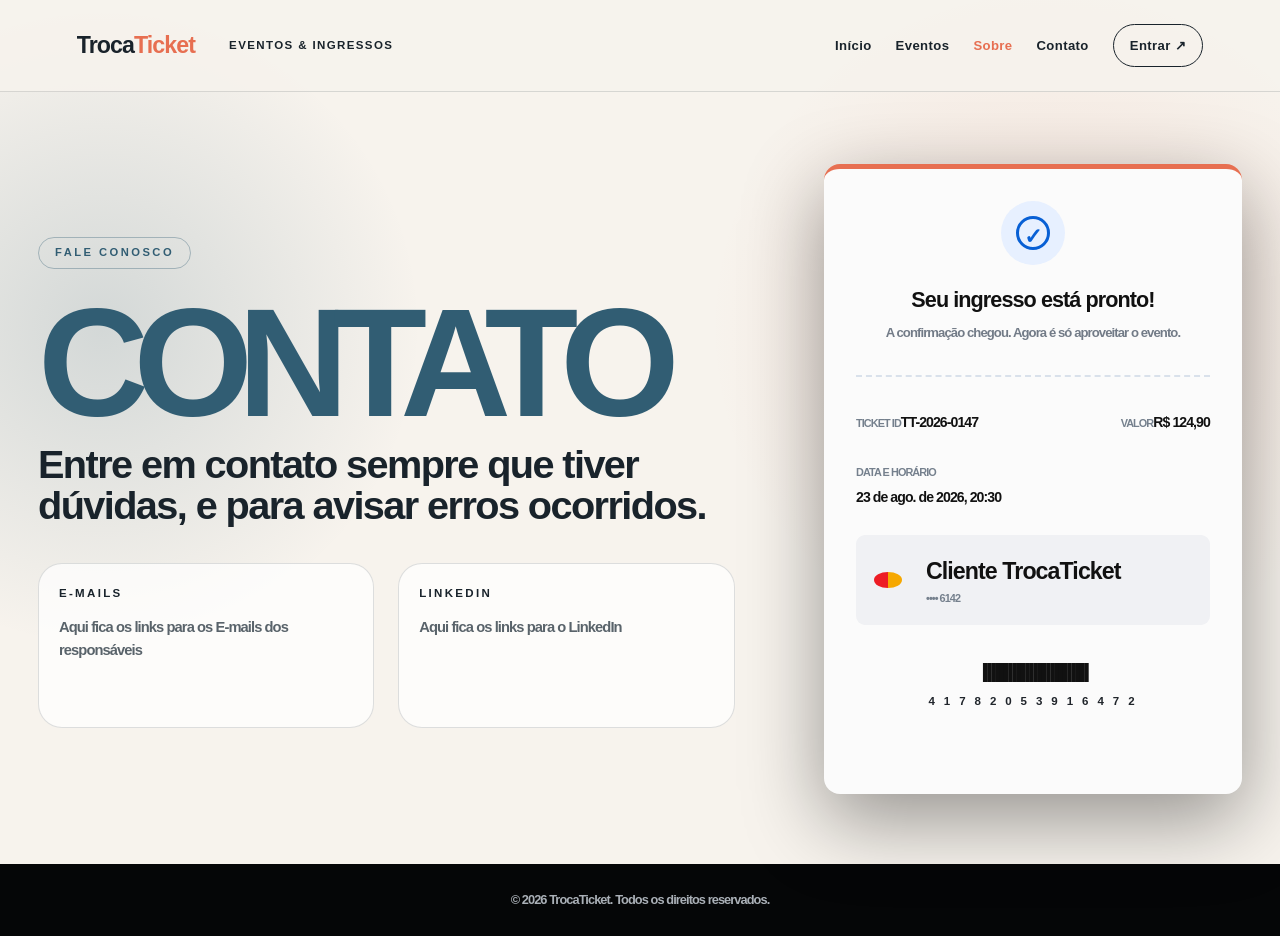
==== commit ad221ec0: "Atualização dos Contatos part2" ====
--- a/contato.html
+++ b/contato.html
@@ -1,48 +1,69 @@
 <!DOCTYPE html>
 <html lang="pt-BR">
-    <head>
-        <meta charset="UTF-8">
-        <meta name="viewport" content="width=device-width, initial-scale=1.0">
-        <title>TrocaTicket</title>
-        <link rel="stylesheet" href="../CSS/style.css">
-    </head>
-    <body class="pagina-contato">
-        <header class="cabecalho">
-            <a href="index.html" class="titulo_pagina">Troca<span>Ticket</span></a>
-            <p class="subtitulo_pagina">Eventos & ingressos</p>
-            <nav class="cabecalho_nav" aria-label="Navegação principal">
-                <a href="index.html" class="cabecalho_nav_link pagina-inicial_nav_ativo">Início</a>
-                <a href="eventos.html" class="cabecalho_nav_link">Eventos</a>
-                <a href="sobre.html" class="cabecalho_nav_link">Sobre</a>
-                <a href="contato.html" class="cabecalho_nav_link">Contato</a>
-                <a href="login.html" class="cabecalho_nav_link_login">Entrar <span aria-hidden="true">↗</span></a>
-            </nav>
-        </header>
-        <main class="pagina-inicial_conteudo">
-            <section class="hero-inicial">
-                <div class="hero-inicial_texto">
-                    <p class="hero-inicial_kicker"><span></span>Fale Conosco</p>
-                    <h1>Avise sobre qualquer erro,<br>e tire suas<br>dúvidas</h1>
-                    <div class="hero-inicial_numeros" aria-label="Benefícios da plataforma">
-                        <div><strong>01</strong><span>Descubra<br>seu evento</span></div>
-                        <div><strong>02</strong><span>Compre<br>sem complicação</span></div>
-                        <div><strong>03</strong><span>Acesse<br>seu ticket</span></div>
-                    </div>
-                </div>
-            </section>
+	<head>
+		<meta charset="UTF-8">
+		<meta name="viewport" content="width=device-width, initial-scale=1.0">
+		<title>Sobre | TrocaTicket</title>
+		<link rel="stylesheet" href="CSS/style.css">
+	</head>
+	<body class="pagina-sobre">
+		<header class="cabecalho sobre-cabecalho">
+			<a href="index.html" class="titulo_pagina">Troca<span>Ticket</span></a>
+			<p class="subtitulo_pagina">Eventos & ingressos</p>
+			<nav class="cabecalho_nav" aria-label="Navegação principal">
+				<a href="index.html" class="cabecalho_nav_link">Início</a>
+				<a href="eventos.html" class="cabecalho_nav_link">Eventos</a>
+				<a href="sobre.html" class="cabecalho_nav_link sobre-nav_ativo">Sobre</a>
+				<a href="contato.html" class="cabecalho_nav_link">Contato</a>
+				<a href="login.html" class="cabecalho_nav_link_login">Entrar <span aria-hidden="true">↗</span></a>
+			</nav>
+		</header>
 
-            <section class="inicial-sobre">
-                <div>
-                    <p class="secao-kicker">E-mails</p>
-                    <h2>Disponíveis de segunda a sexta dàs 9h até às 22h</h2>
-                </div>
-                <div class="inicial-sobre_detalhe">
-                    <a href="sobre.html" class="inicial-sobre_link">contato@gmail.com<span aria-hidden="true">↗</span></a>
-                </div>
-            </section>
-        </main>
-        <footer>
-            <p>&copy; 2026 TrocaTicket. Todos os direitos reservados.</p>
-        </footer>
-    </body>
+		<main class="sobre-conteudo">
+			<section class="sobre-hero">
+				<div class="sobre-texto">
+					<p class="sobre-etiqueta">Fale Conosco</p>
+					<h1>CONTATO</h1>
+					<p class="sobre-introducao">Entre em contato sempre que tiver dúvidas, e para avisar erros ocorridos.</p>
+
+					<div class="sobre-detalhes">
+						<article class="sobre-detalhe">
+							<p>E-mails</p>
+							<span>Aqui fica os links para os E-mails dos responsáveis</span>
+						</article>
+						<article class="sobre-detalhe">
+							<p>LinkedIn</p>
+							<span>Aqui fica os links para o LinkedIn</span>
+						</article>
+					</div>
+				</div>
+
+				<div class="ticket-visual" aria-label="Exemplo de ingresso digital emitido">
+					<div class="ticket-status"><span>✓</span></div>
+					<h2>Seu ingresso está pronto!</h2>
+					<p class="ticket-confirmacao">A confirmação chegou. Agora é só aproveitar o evento.</p>
+					<div class="ticket-linha"></div>
+					<div class="ticket-info ticket-info-duplo">
+						<div><small>Ticket ID</small><strong>TT-2026-0147</strong></div>
+						<div><small>Valor</small><strong>R$ 124,90</strong></div>
+					</div>
+					<div class="ticket-info">
+						<small>Data e horário</small>
+						<strong>23 de ago. de 2026, 20:30</strong>
+					</div>
+					<div class="ticket-cartao">
+						<span class="ticket-circulos" aria-hidden="true"></span>
+						<strong>Cliente TrocaTicket</strong>
+						<small>•••• 6142</small>
+					</div>
+					<div class="ticket-codigo" aria-hidden="true">|||||||||||||||||||||||||</div>
+					<p class="ticket-numero">4 1 7 8 2 0 5 3 9 1 6 4 7 2</p>
+				</div>
+			</section>
+		</main>
+
+		<footer class="sobre-rodape">
+			<p>&copy; 2026 TrocaTicket. Todos os direitos reservados.</p>
+		</footer>
+	</body>
 </html>
--- a/CSS/style.css
+++ b/CSS/style.css
@@ -969,7 +969,7 @@
     border-bottom: 1px solid rgba(25, 35, 43, 0.14);
 }
 
-.pagina-sobre .titulo_pagina {
+.pagina-sobre, .titulo_pagina {
     color: var(--sobre-azul-escuro);
     font-size: 1.45rem;
     font-weight: 800;
